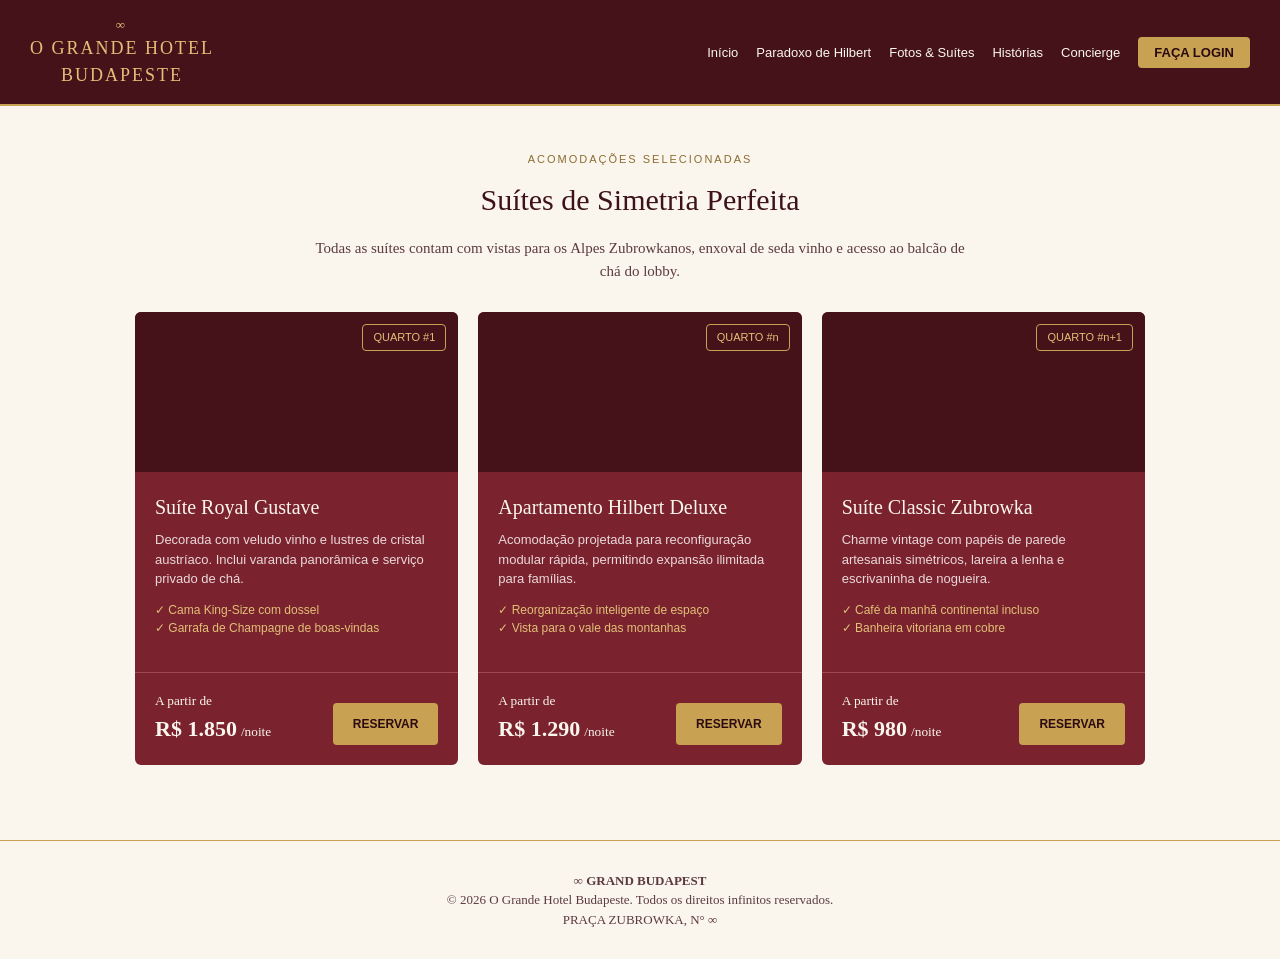
==== Hotel_Budapeste_Completo/fotos.html @ ca2ce5a3 "Add files via upload Atividade De LIMA Hotel Budapeste" ====
<!DOCTYPE html>
<html lang="pt-BR">
<head>
    <meta charset="UTF-8">
    <meta name="viewport" content="width=device-width, initial-scale=1.0">
    <title>Fotos & Suítes | O Grande Hotel Budapeste</title>
    <link rel="stylesheet" href="./CSS/style.css">
</head>
<body>
    <header>
        <div class="logo">
            <span>∞</span>
            <h1>O GRANDE HOTEL<br>BUDAPESTE</h1>
        </div>
        <nav>
            <ul>
                <li><a href="index.html">Início</a></li>
                <li><a href="paradoxo.html">Paradoxo de Hilbert</a></li>
                <li><a href="fotos.html">Fotos & Suítes</a></li>
                <li><a href="historias.html">Histórias</a></li>
                <li><a href="concierge.html">Concierge</a></li>
                <li><a href="login.php" class="btn-topo">FAÇA LOGIN</a></li>
            </ul>
        </nav>
    </header>

    <section>
        <span class="subtitulo-dourado">Acomodações Selecionadas</span>
        <h2>Suítes de Simetria Perfeita</h2>
        <p class="descricao">
            Todas as suítes contam com vistas para os Alpes Zubrowkanos, enxoval de seda vinho e acesso ao balcão de chá do lobby.
        </p>

        <div class="cards-grid">
            <div class="card-suite">
                <div>
                    <div class="suite-topo" style="background-image: url('suite1.jpg');">
                        <span class="tag-quarto">QUARTO #1</span>
                    </div>
                    <div class="suite-corpo">
                        <h3>Suíte Royal Gustave</h3>
                        <p>Decorada com veludo vinho e lustres de cristal austríaco. Inclui varanda panorâmica e serviço privado de chá.</p>
                        <ul class="suite-lista">
                            <li>✓ Cama King-Size com dossel</li>
                            <li>✓ Garrafa de Champagne de boas-vindas</li>
                        </ul>
                    </div>
                </div>
                <div class="suite-corpo suite-rodape">
                    <div>
                        <small>A partir de</small><br>
                        <strong style="font-size: 22px;">R$ 1.850</strong> <small>/noite</small>
                    </div>
                    <a href="reserva.php" class="btn-dourado">RESERVAR</a>
                </div>
            </div>

            <div class="card-suite">
                <div>
                    <div class="suite-topo" style="background-image: url('suite2.jpg');">
                        <span class="tag-quarto">QUARTO #n</span>
                    </div>
                    <div class="suite-corpo">
                        <h3>Apartamento Hilbert Deluxe</h3>
                        <p>Acomodação projetada para reconfiguração modular rápida, permitindo expansão ilimitada para famílias.</p>
                        <ul class="suite-lista">
                            <li>✓ Reorganização inteligente de espaço</li>
                            <li>✓ Vista para o vale das montanhas</li>
                        </ul>
                    </div>
                </div>
                <div class="suite-corpo suite-rodape">
                    <div>
                        <small>A partir de</small><br>
                        <strong style="font-size: 22px;">R$ 1.290</strong> <small>/noite</small>
                    </div>
                    <a href="reserva.php" class="btn-dourado">RESERVAR</a>
                </div>
            </div>

            <div class="card-suite">
                <div>
                    <div class="suite-topo" style="background-image: url('suite3.jpg');">
                        <span class="tag-quarto">QUARTO #n+1</span>
                    </div>
                    <div class="suite-corpo">
                        <h3>Suíte Classic Zubrowka</h3>
                        <p>Charme vintage com papéis de parede artesanais simétricos, lareira a lenha e escrivaninha de nogueira.</p>
                        <ul class="suite-lista">
                            <li>✓ Café da manhã continental incluso</li>
                            <li>✓ Banheira vitoriana em cobre</li>
                        </ul>
                    </div>
                </div>
                <div class="suite-corpo suite-rodape">
                    <div>
                        <small>A partir de</small><br>
                        <strong style="font-size: 22px;">R$ 980</strong> <small>/noite</small>
                    </div>
                    <a href="reserva.php" class="btn-dourado">RESERVAR</a>
                </div>
            </div>
        </div>
    </section>

    <footer>
        <p><strong>∞ GRAND BUDAPEST</strong></p>
        <p>© 2026 O Grande Hotel Budapeste. Todos os direitos infinitos reservados.</p>
        <p>PRAÇA ZUBROWKA, N° ∞</p>
    </footer>
</body>
</html>
---- Hotel_Budapeste_Completo/CSS/style.css ----
* {
    margin: 0;
    padding: 0;
    box-sizing: border-box;
}

body {
    font-family: Georgia, serif;
    background-color: #FAF6EE;
    color: #3D1219;
    line-height: 1.5;
}

/* Cabeçalho Vinho */
header {
    background-color: #46121A;
    border-bottom: 2px solid #C8A252;
    padding: 15px 30px;
    display: flex;
    justify-content: space-between;
    align-items: center;
    flex-wrap: wrap;
    gap: 15px;
}

.logo {
    color: #E2C078;
    text-align: center;
}

.logo span {
    font-size: 13px;
    letter-spacing: 3px;
    display: block;
}

.logo h1 {
    font-size: 18px;
    font-weight: normal;
    letter-spacing: 2px;
}

nav ul {
    list-style: none;
    display: flex;
    gap: 18px;
    align-items: center;
    flex-wrap: wrap;
}

nav a {
    text-decoration: none;
    color: #FAF6EE;
    font-family: Arial, sans-serif;
    font-size: 13px;
}

nav a:hover {
    color: #E2C078;
}

.btn-topo {
    background-color: #C8A252;
    color: #2B0B10;
    padding: 8px 16px;
    border-radius: 4px;
    font-weight: bold;
}

.btn-topo:hover {
    background-color: #D9B668;
    color: #2B0B10;
}

/* Seções e Textos */
section {
    max-width: 1050px;
    margin: 0 auto;
    padding: 45px 20px;
    text-align: center;
}

h2 {
    font-size: 30px;
    font-weight: normal;
    margin: 10px 0 15px;
}

.subtitulo-dourado {
    font-family: Arial, sans-serif;
    font-size: 11px;
    letter-spacing: 2px;
    color: #8C6D32;
    text-transform: uppercase;
    display: block;
}

.descricao {
    max-width: 650px;
    margin: 0 auto 30px auto;
    color: #5C3A3F;
    font-size: 15px;
}

/* Banner Inicial */
.hero-imagem {
    width: 100%;
    height: 300px;
    background-image :url('img/hotel_budapeste.png');
    background-size: cover;
    background-position: center;
    border: 2px solid #C8A252;
    border-radius: 6px;
    margin: 25px 0;
}

/* Blocos Escuros (Vinho) e Claros (Creme) */
.modulo-alocacao,
.box-login {
    background-color: #46121A;
    color: #FAF6EE;
    padding: 30px;
    border-radius: 6px;
    border: 1px solid #C8A252;
}

.modulo-alocacao h3,
.box-login h3 {
    color: #E2C078;
    font-weight: normal;
    font-size: 22px;
    margin-bottom: 8px;
}

.box-consulta,
.card-claro,
.card-depoimento {
    background-color: #FAF6EE;
    border: 1px solid #C8A252;
    border-radius: 6px;
    padding: 25px;
}

.form-grid,
.cards-grid,
.painel-duplo,
.depoimentos-grid {
    display: flex;
    gap: 20px;
    flex-wrap: wrap;
    justify-content: center;
    text-align: left;
}

.campo-grupo,
.card-claro,
.card-suite,
.box-consulta,
.box-login,
.card-depoimento {
    flex: 1;
    min-width: 260px;
}

/* Formulários */
label {
    display: block;
    font-family: Arial, sans-serif;
    font-size: 12px;
    margin: 12px 0 5px;
}

.box-login label,
.modulo-alocacao label {
    color: #E2C078;
}

input,
select {
    width: 100%;
    padding: 10px;
    border-radius: 4px;
    border: 1px solid #9E4752;
    background-color: #7A232E;
    color: #FAF6EE;
    font-family: Arial, sans-serif;
}

input::placeholder {
    color: #D8B4B8;
}

.btn-dourado {
    background-color: #C8A252;
    color: #2B0B10;
    border: none;
    padding: 12px 20px;
    border-radius: 4px;
    font-family: Arial, sans-serif;
    font-weight: bold;
    font-size: 12px;
    text-transform: uppercase;
    text-decoration: none;
    display: inline-block;
    cursor: pointer;
    margin-top: 15px;
}

.btn-dourado:hover {
    background-color: #D9B668;
}

/* Cards de Suítes e Reservas */
.card-suite {
    background-color: #7A232E;
    color: #FAF6EE;
    border-radius: 6px;
    overflow: hidden;
    display: flex;
    flex-direction: column;
    justify-content: space-between;
}

.suite-topo {
    height: 160px;
    background-color: #46121A;
    background-size: cover;
    background-position: center;
    padding: 12px;
}

.tag-quarto {
    background-color: #46121A;
    color: #E2C078;
    padding: 4px 10px;
    border-radius: 4px;
    font-family: Arial, sans-serif;
    font-size: 11px;
    border: 1px solid #C8A252;
    float: right;
}

.suite-corpo {
    padding: 20px;
}

.suite-corpo h3 {
    font-size: 20px;
    font-weight: normal;
    margin-bottom: 8px;
}

.suite-corpo p {
    font-family: Arial, sans-serif;
    font-size: 13px;
    color: #EAD8DA;
    margin-bottom: 12px;
}

.suite-lista {
    list-style: none;
    font-family: Arial, sans-serif;
    font-size: 12px;
    color: #E2C078;
    margin-bottom: 15px;
}

.suite-rodape {
    display: flex;
    justify-content: space-between;
    align-items: center;
    border-top: 1px solid #9E4752;
    padding-top: 15px;
}

.icone-circulo {
    width: 52px;
    height: 52px;
    background-color: #46121A;
    color: #E2C078;
    border: 2px solid #C8A252;
    border-radius: 50%;
    display: flex;
    align-items: center;
    justify-content: center;
    margin: 0 auto 15px auto;
}

/* Mensagens de Feedback PHP e Tabelas */
.erro,
.sucesso {
    padding: 12px;
    border-radius: 4px;
    margin-bottom: 20px;
    font-family: Arial, sans-serif;
    font-size: 14px;
}

.erro {
    background-color: #7A232E;
    color: #FAF6EE;
    border: 1px solid #C8A252;
}

.sucesso {
    background-color: #2E5A36;
    color: #FAF6EE;
    border: 1px solid #C8A252;
}

table {
    width: 100%;
    border-collapse: collapse;
    margin-top: 20px;
    font-family: Arial, sans-serif;
    font-size: 14px;
    text-align: left;
}

th {
    background-color: #46121A;
    color: #E2C078;
    padding: 12px;
    border: 1px solid #C8A252;
}

td {
    padding: 12px;
    border: 1px solid #C8A252;
}

/* Rodapé */
footer {
    border-top: 1px solid #C8A252;
    padding: 30px 20px;
    text-align: center;
    font-size: 13px;
    color: #5C3A3F;
    margin-top: 30px;
}
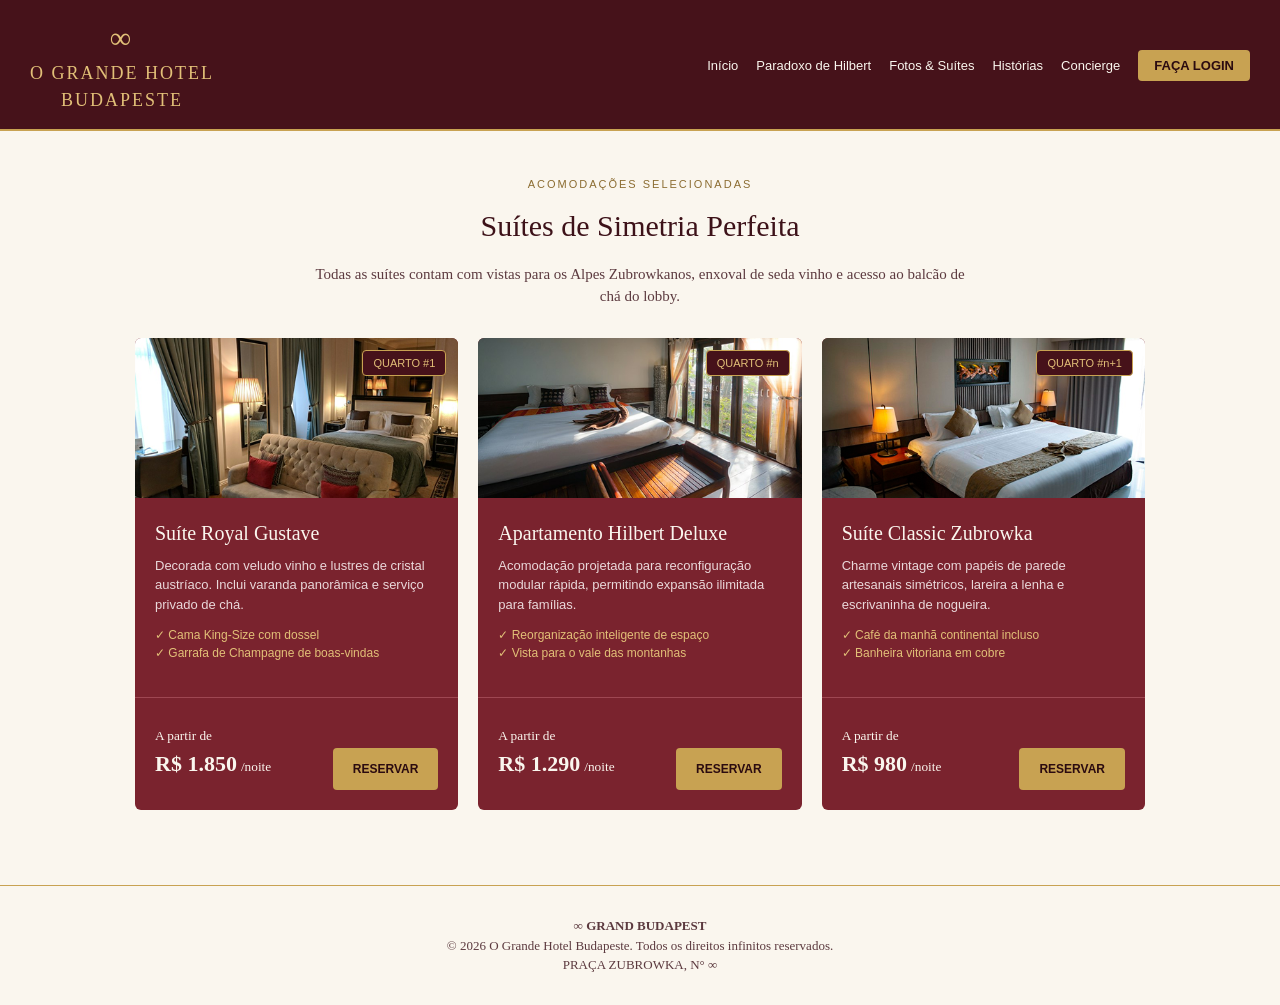
==== commit 4c2e3985: "Add files via upload Versão 2 (quase final)" ====
--- a/Hotel_Budapeste_Completo/fotos.html
+++ b/Hotel_Budapeste_Completo/fotos.html
@@ -34,7 +34,7 @@
         <div class="cards-grid">
             <div class="card-suite">
                 <div>
-                    <div class="suite-topo" style="background-image: url('suite1.jpg');">
+                    <div class="suite-topo">
                         <span class="tag-quarto">QUARTO #1</span>
                     </div>
                     <div class="suite-corpo">
@@ -57,7 +57,7 @@
 
             <div class="card-suite">
                 <div>
-                    <div class="suite-topo" style="background-image: url('suite2.jpg');">
+                    <div class="suite-topo" style="background-image: url('./CSS/imagens/Apartamento\ Hilbert\ Deluxe.png');">
                         <span class="tag-quarto">QUARTO #n</span>
                     </div>
                     <div class="suite-corpo">
@@ -80,7 +80,7 @@
 
             <div class="card-suite">
                 <div>
-                    <div class="suite-topo" style="background-image: url('suite3.jpg');">
+                    <div class="suite-topo" style="background-image: url('./CSS/imagens/Suíte\ Classic\ Zubrowka.png');">
                         <span class="tag-quarto">QUARTO #n+1</span>
                     </div>
                     <div class="suite-corpo">
--- a/Hotel_Budapeste_Completo/CSS/style.css
+++ b/Hotel_Budapeste_Completo/CSS/style.css
@@ -29,7 +29,7 @@
 }
 
 .logo span {
-    font-size: 13px;
+    font-size: 30px;
     letter-spacing: 3px;
     display: block;
 }
@@ -106,7 +106,7 @@
 .hero-imagem {
     width: 100%;
     height: 300px;
-    background-image :url('img/hotel_budapeste.png');
+    background-image: url('./imagens/hotel_budapeste.png');
     background-size: cover;
     background-position: center;
     border: 2px solid #C8A252;
@@ -150,6 +150,36 @@
     flex-wrap: wrap;
     justify-content: center;
     text-align: left;
+}
+
+.cards-grid1{
+
+    display: flex;
+    gap: 20px;
+    align-items: center;
+    justify-content: center;
+    text-align: left;
+    max-width: 700px;
+}
+
+.cards-grid2{
+
+    display: flex;
+    gap: 20px;
+    align-items: center;
+    justify-content: center;
+    text-align: left;
+    max-width: 350px;
+}
+
+.cards-grid3{
+
+    display: flex;
+    gap: 20px;
+    align-items: center;
+    justify-content: center;
+    text-align: left;
+    max-width: 700px;
 }
 
 .campo-grupo,
@@ -203,7 +233,7 @@
     text-decoration: none;
     display: inline-block;
     cursor: pointer;
-    margin-top: 15px;
+    margin-top: 35px;
 }
 
 .btn-dourado:hover {
@@ -223,7 +253,7 @@
 
 .suite-topo {
     height: 160px;
-    background-color: #46121A;
+    background-image: url('./imagens/Suíte\ Royal\ Gustave.png');
     background-size: cover;
     background-position: center;
     padding: 12px;
